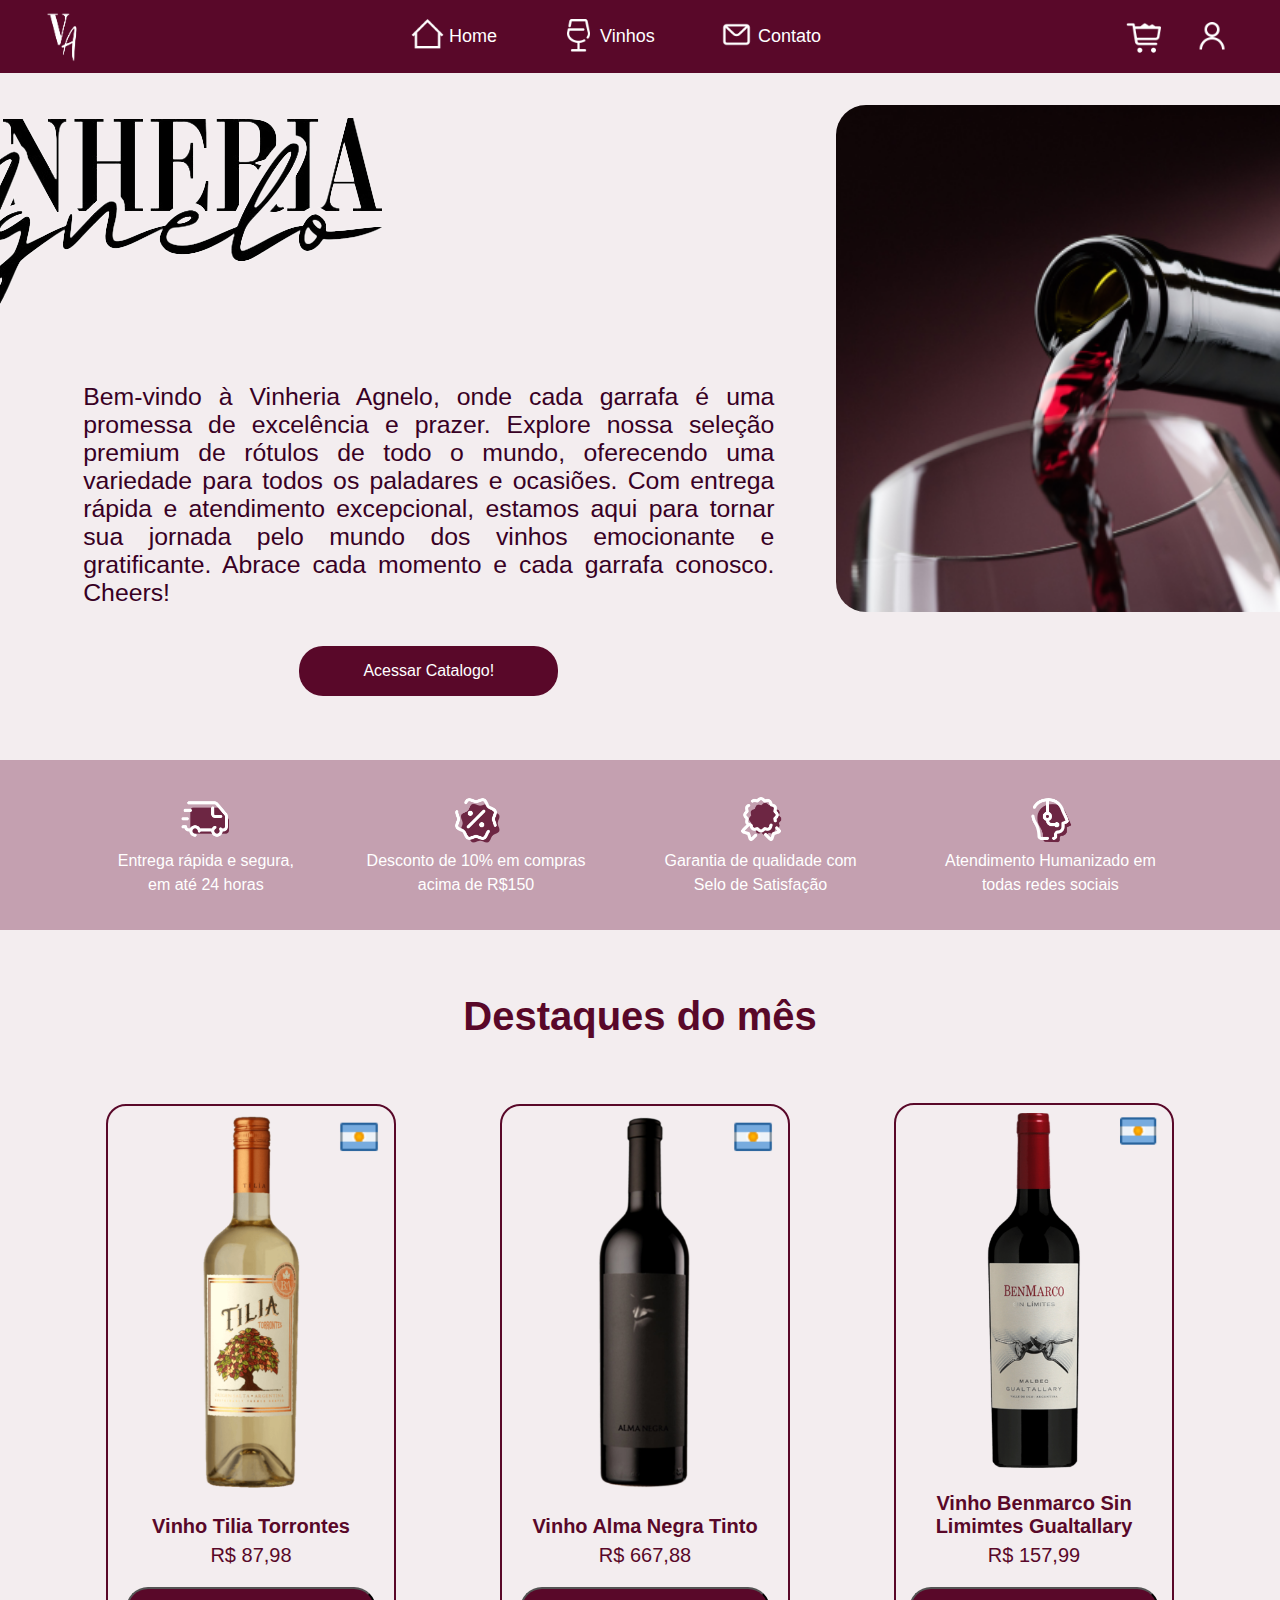
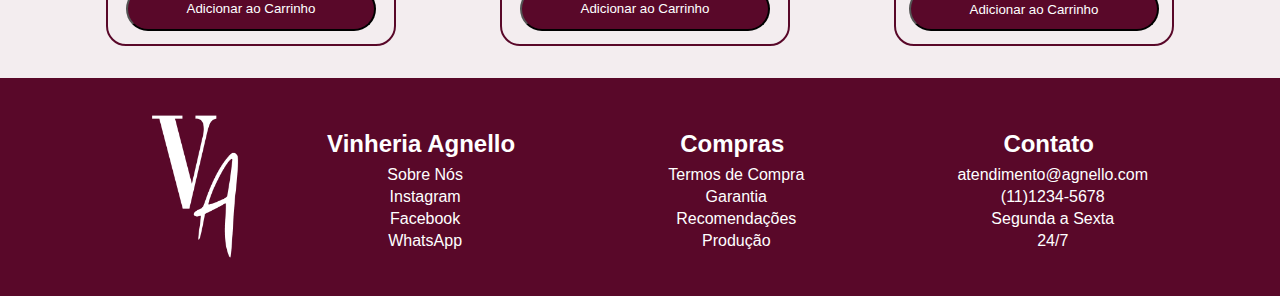
==== index.html @ ffc73057 "Criando o projeto e fazendo a main page" ====
<!DOCTYPE html>
<html lang="pt-br">
<head>
    <meta charset="UTF-8">
    <meta name="viewport" content="width=device-width, initial-scale=1.0">
    <title>Vinheria Agnelo</title>
    <link rel="shortcut icon" href="img/monograma.png">
    <link rel="stylesheet" href="styles/header.css">
    <link rel="stylesheet" href="styles/main.css">
    <link rel="stylesheet" href="styles/bottom.css">
    <link rel="stylesheet" href="styles/footer.css">
    <script src="script.js" defer></script>

</head>
<body>
    <header class="cabecalho"> 
        <a href="index.html"><img class="cabecalho_logo" src="img/monogramaBranco.png"></a>
        <nav class="cabecalho_menu">
            <ul class="cabecalho_menu_lista">

                <li class="cabecalho_menu_lista_item">
                    <a href="index.html"><img class="cabecalho_menu_lista_item_icone" src="img/icon home.png" ></a>
                    <a href="index.html">Home</a>
                </li>

                <li class="cabecalho_menu_lista_item">
                    <a href="vinhos.html"><img class="cabecalho_menu_lista_item_icone" src="img/icon taça.png"></a>
                    <a href="vinhos.html">Vinhos</a>
                </li>

                <li class="cabecalho_menu_lista_item">
                    <a href="contato.html"><img class="cabecalho_menu_lista_item_icone" src="img/icon contato.png"></a>
                    <a href="contato.html">Contato</a>
                </li>

            </ul>
        </nav>
        <div class="cabecalho_botoes">
            <img class="cabecalho_botoes_item" src="img/icon carrinho.png" alt="">
            <img class="cabecalho_botoes_item" src="img/icon usuario.png" alt="">
        </div>
    </header>

    <main class="main_home">
        <div class="main_home_E">
            <img class="main_home_logo_titulo" src="img/logo inteira.png" alt="">
            <p class="main_home_texto">Bem-vindo à Vinheria Agnelo, onde cada garrafa é uma promessa de excelência e prazer. Explore nossa seleção premium de rótulos de todo o mundo, oferecendo uma variedade para todos os paladares e ocasiões. Com entrega rápida e atendimento excepcional, estamos aqui para tornar sua jornada pelo mundo dos vinhos emocionante e gratificante. Abrace cada momento e cada garrafa conosco. Cheers!</p>
            <a class="main_home_ancora" href="vinhos.html">Acessar Catalogo!</a>
        </div>
        <div class="main_home_D">
            <img class="main_home_D_foto" src="img/foto_home.png" alt="">
        </div>
    </main>

    <bottom class="bottom">
        <div class="bottom_banner">
            <div class="bottom_banner_column">
                <img class="bottom_banner_column_icon" src="img/icon entrega.png" alt="">
                <p class="bottom_banner_column_texto">Entrega rápida e segura, em até 24 horas</p>
            </div>
                
            <div class="bottom_banner_column">
                <img class="bottom_banner_column_icon" src="img/icon desconto.png" alt="">
                <p class="bottom_banner_column_texto">Desconto de 10% em compras acima de R$150</p>
            </div>

            <div class="bottom_banner_column">
                <img class="bottom_banner_column_icon" src="img/icon garantia.png" alt="">
                <p class="bottom_banner_column_texto">Garantia de qualidade com Selo de Satisfação</p>
            </div>

            <div class="bottom_banner_column">
                <img class="bottom_banner_column_icon" src="img/icon atendimento.png" alt="">
                <p class="bottom_banner_column_texto">Atendimento Humanizado em todas redes sociais</p>
            </div>
        </div>

            <h1 class="h1_destaques">Destaques do mês</h1>
        <div class="bottom_produtos">
            <div class="produto">
                <div class="produto_imagem">
                    <img class="produto_imagem_foto" src="img/vinho tilia.png">
                </div>
                <p class="produto_nome">Vinho Tilia Torrontes</p>
                <p class="produto_preco">R$ 87,98</p>
                <button class="botao_adicionar">Adicionar ao Carrinho</button>
            </div>
        
            <div class="produto">
                <div class="produto_imagem">
                    <img class="produto_imagem_foto" src="img/vinho alma negra.png">
                </div>
                <p class="produto_nome">Vinho Alma Negra Tinto</p>
                <p class="produto_preco">R$ 667,88</p>
                <button class="botao_adicionar">Adicionar ao Carrinho</button>
            </div>
        
            <div class="produto">
                <div class="produto_imagem">
                    <img id="produto_benmarco" class="produto_imagem_foto" src="img/vinho benmarco.png">
                </div>
                <p class="produto_nome">Vinho Benmarco Sin Limimtes Gualtallary</p>
                <p class="produto_preco">R$ 157,99</p>
                <button class="botao_adicionar">Adicionar ao Carrinho</button>
            </div>
        </div>        
    </bottom>

    <footer class="rodape">
        <div class="mongrama_footer">
            <img class="monograma_rodape" src="img/monogramaBranco.png" alt="">
        </div>
        <div class="rodape_column">
            <div class="rodape_column_header">
                <h2 class="rodape_column_top">Vinheria Agnello</h2>
            </div>
            <div class="rodape_column_body">
                <a href="#" class="rodape_column_body_texto">Sobre Nós</a>
                <a href="#" class="rodape_column_body_texto">Instagram</a>
                <a href="#" class="rodape_column_body_texto">Facebook</a>
                <a href="#" class="rodape_column_body_texto">WhatsApp</a>
            </div>
        </div>
        <div class="rodape_column">
            <div class="rodape_column_header">
                <h2 class="rodape_column_top">Compras</h2>
            </div>
            <div class="rodape_column_body">
                <a class="rodape_column_body_texto">Termos de Compra</a>
                <a class="rodape_column_body_texto">Garantia</a>
                <a class="rodape_column_body_texto">Recomendações</a>
                <a class="rodape_column_body_texto">Produção</a>
            </div>
        </div>
        <div class="rodape_column">
            <div class="rodape_column_header">
                <h2 class="rodape_column_top">Contato</h2>
            </div>
            <div class="rodape_column_body">
                <a class="rodape_column_body_texto">atendimento@agnello.com</a>
                <a class="rodape_column_body_texto">(11)1234-5678</a>
                <a class="rodape_column_body_texto">Segunda a Sexta</a>
                <a class="rodape_column_body_texto">24/7</a>
            </div>
        </div>
    </footer>
    
    
</body>
</html>
---- styles/header.css ----
/* TRAZENDO A FONTE */

@font-face {
    font-family: 'Montserrat';
    src: url(font/Montserrat-VariableFont_wght.ttf);
}

/* ESTILIZANDO O HEADER */

.cabecalho{
    background-color: #590829;
    height: 35px;
    display: flex;
    padding: 1.2rem 1.2rem;
    justify-content: space-between;
    position: sticky;
    align-items: center;
}

.cabecalho a{
    text-decoration: none;
    color: white;
    font-family: 'Montserrat', sans-serif;
    padding: 0.1rem;
}

.cabecalho a:hover{
    cursor: pointer;
    color: rgba(255, 255, 255, 0.3);
    opacity: 0.85;
}

.cabecalho a:active{
    opacity: 0.6;
    cursor: pointer;
}

.cabecalho_logo{
    align-items: center;
    width: 50px;
    margin-left: 20px;
    margin-top: 5px;
}


.cabecalho_menu_lista{
    display: flex;
    align-items: center;
}

.cabecalho_menu_lista_item{
    display: flex;
    padding-right: center;
    padding: 30px;
    align-items: center;
    font-size: 18px;
}

.cabecalho_menu_lista_item_icone{
    width: 2.3rem;
}

.cabecalho_botoes{
    display: flex;
    padding: 0 1rem;
    align-items: center;
}

.cabecalho_botoes_item{
    padding: 0.8rem 0.8rem;
    width: 2.5rem;
}

.cabecalho_botoes_item:hover{
    background-color: rgba(255, 255, 255, 0.3);
    border-radius: 30px;
}

.produto_nome, .produto_preco{
    color: #590829;
}

.produto_nome {
    width: 250px; 
    word-wrap: break-word; 
}

.produto {
    display: flex; 
    flex-direction: column; 
    align-items: center; 
    text-align: center; 
    padding: 0.5rem 0.5rem;
    margin: 2rem 2rem;
    border: 1px solid;
    border-radius: 20px;
    border-color: #590829;
    border-width: 2px;
}

.produto:hover {
    cursor: pointer;
    box-shadow: 2px 2px 2px 2px rgba(89, 8, 41, 0.3);
}
---- styles/main.css ----
/* TIRANDO A BORDA */

html, body {
    margin: 0;
}

/* TRAZENDO A FONTE */

@font-face {
    font-family: 'Montserrat';
    src: url(font/Montserrat-VariableFont_wght.ttf);
}

/* ESTILIZANDO O MAIN */

main{
    background-color: #F3EDEF;
}

.main_home {
    display: flex;
    padding: 2rem 2rem;
    align-items: flex-start; /* Alterando align-items para flex-start */
}

.main_home a{
    font-family: 'Montserrat', sans-serif;
    text-decoration: none;
    color: white;
    cursor: pointer;
    padding: 1rem 4rem;
    border-radius: 24px;
    background: #590829;
    transition: all .3s;
    text-align: left;
}

.main_home_E {
    display: flex;
    flex-direction: column;
    justify-content: left;
    align-items: left;
    text-align: left;
    padding: 3rem 2rem 2rem; 
    width: 60%;
    align-items: center;
}

.main_home_texto{
    font-family: 'Montserrat', sans-serif;
    color: #380024;
    align-items: left;
    font-size: 1.55rem;
    padding: 1.2rem;
    text-align: justify;
}

.main_home_D_foto{
    border-radius: 30px;
    width: 148%;
    margin-left: 10px;
}

.main_home_logo_titulo {
    margin-left: -36rem; 
    margin-top: -50px;
}

.main_home_ancora{
    margin-top: -5px;
}   

.main_home_ancora:hover{
    cursor: pointer;
    color: rgba(255, 255, 255, 0.3);
    opacity: 0.85;
}
---- styles/bottom.css ----
/* ESTILIZANDO O BOTTOM */
*{
    font-family: 'Montserrat', sans-serif;
}

h1 {
    margin: 0;
}

.bottom_banner {
    display: flex;
    justify-content: space-around;
    align-items: center;
    background-color: #C4A0B0;
    padding-right: 80px;
    padding-left: 80px;
    height: 170px;
}

.bottom_banner_column {
    text-align: center;
}

.bottom_banner_column:hover {
    transition: all .2s;
    background-color: #F3EDEF;
    border-radius: 30px;
    cursor: pointer;
    color: #590829;
}

.bottom_banner_column:hover .bottom_banner_column_texto {
    color: #590829;
}


.bottom_banner_column_icon {
    display: block;
    margin: 5px auto;
    width: 50px;
}

.bottom_banner_column_texto {
    font-family: 'Montserrat', sans-serif;
    color: white;
    text-align: center;
    margin: 5px auto; 
    width: 80%; 
    line-height: 1.5; 
}

.bottom_produtos{
    background-color: #F3EDEF;
}

.bottom_produtos {
    background-color: #F3EDEF;
    display: flex;
    flex-direction: row;
    align-items: center;
    justify-content: center;
    text-align: center;
    gap: 40px;
}


.produto_imagem_foto{
    width: 270px;
}

.h1_destaques{
    background-color: #F3EDEF;
    color: #590829;
    font-size: 2.5rem;
    font-family: 'Montserrat', sans-serif;
    padding-top: 4rem;
    padding-bottom: 2rem;
    align-items: center;
    text-align: center;
}

.produto{
    display: flex;
    flex-direction: column;
    padding: 0.5rem 0.5rem;
    margin: 2rem 2rem;
    border: 1px solid ;
    border-radius: 20px;
    border-color: #590829;
    border-width: 2px;
}

.produto:hover{
    cursor:pointer;
    box-shadow: 2px 2px 2px 2px rgba(89, 8, 41, 0.3);
}

#produto_benmarco{
    width: 260px;
}

.produto_nome{
    font-size: 20px;
    font-weight: 700;
    margin-bottom: 6px;
}

.produto_preco{
    margin-top: 0;
    font-size: 20px;
}

.botao_adicionar {
    font-family: 'Montserrat', sans-serif;
    cursor: pointer;
    width: 250px;
    padding: 0.8rem;
    border-radius: 24px;
    background: #590829;
    color: white;
    transition: all .3s;
 
    margin-bottom: 5px;
}

.botao_adicionar:hover {
    box-shadow: 2px 2px 2px 2px rgba(89, 8, 41, 0.3);
}
---- styles/footer.css ----
/* ESTILIZANDO O RODAPE */

.rodape {
    padding: 2rem;
    background-color: #590829;
    display: flex;
    justify-content: space-between;
    color: white;
}

.rodape_column {
    display: flex;
    flex-direction: column;
    align-items: center;
}

.rodape_column_header {
    margin-bottom: 0.25rem;
}

.rodape_column_body {
    display: flex;
    flex-direction: column;
    align-items: center;

}

.rodape_column_top {
    margin-bottom: 0.25rem; 
}

.rodape_column_body_texto {
    color: white;
    text-decoration: none;
    margin-bottom: 0.25rem;     
    margin-left: 0.5rem;
}

.monograma_rodape{
    width: 150px;
    margin-left: 100px;
}

.rodape_column{
    margin-right: 100px;
}
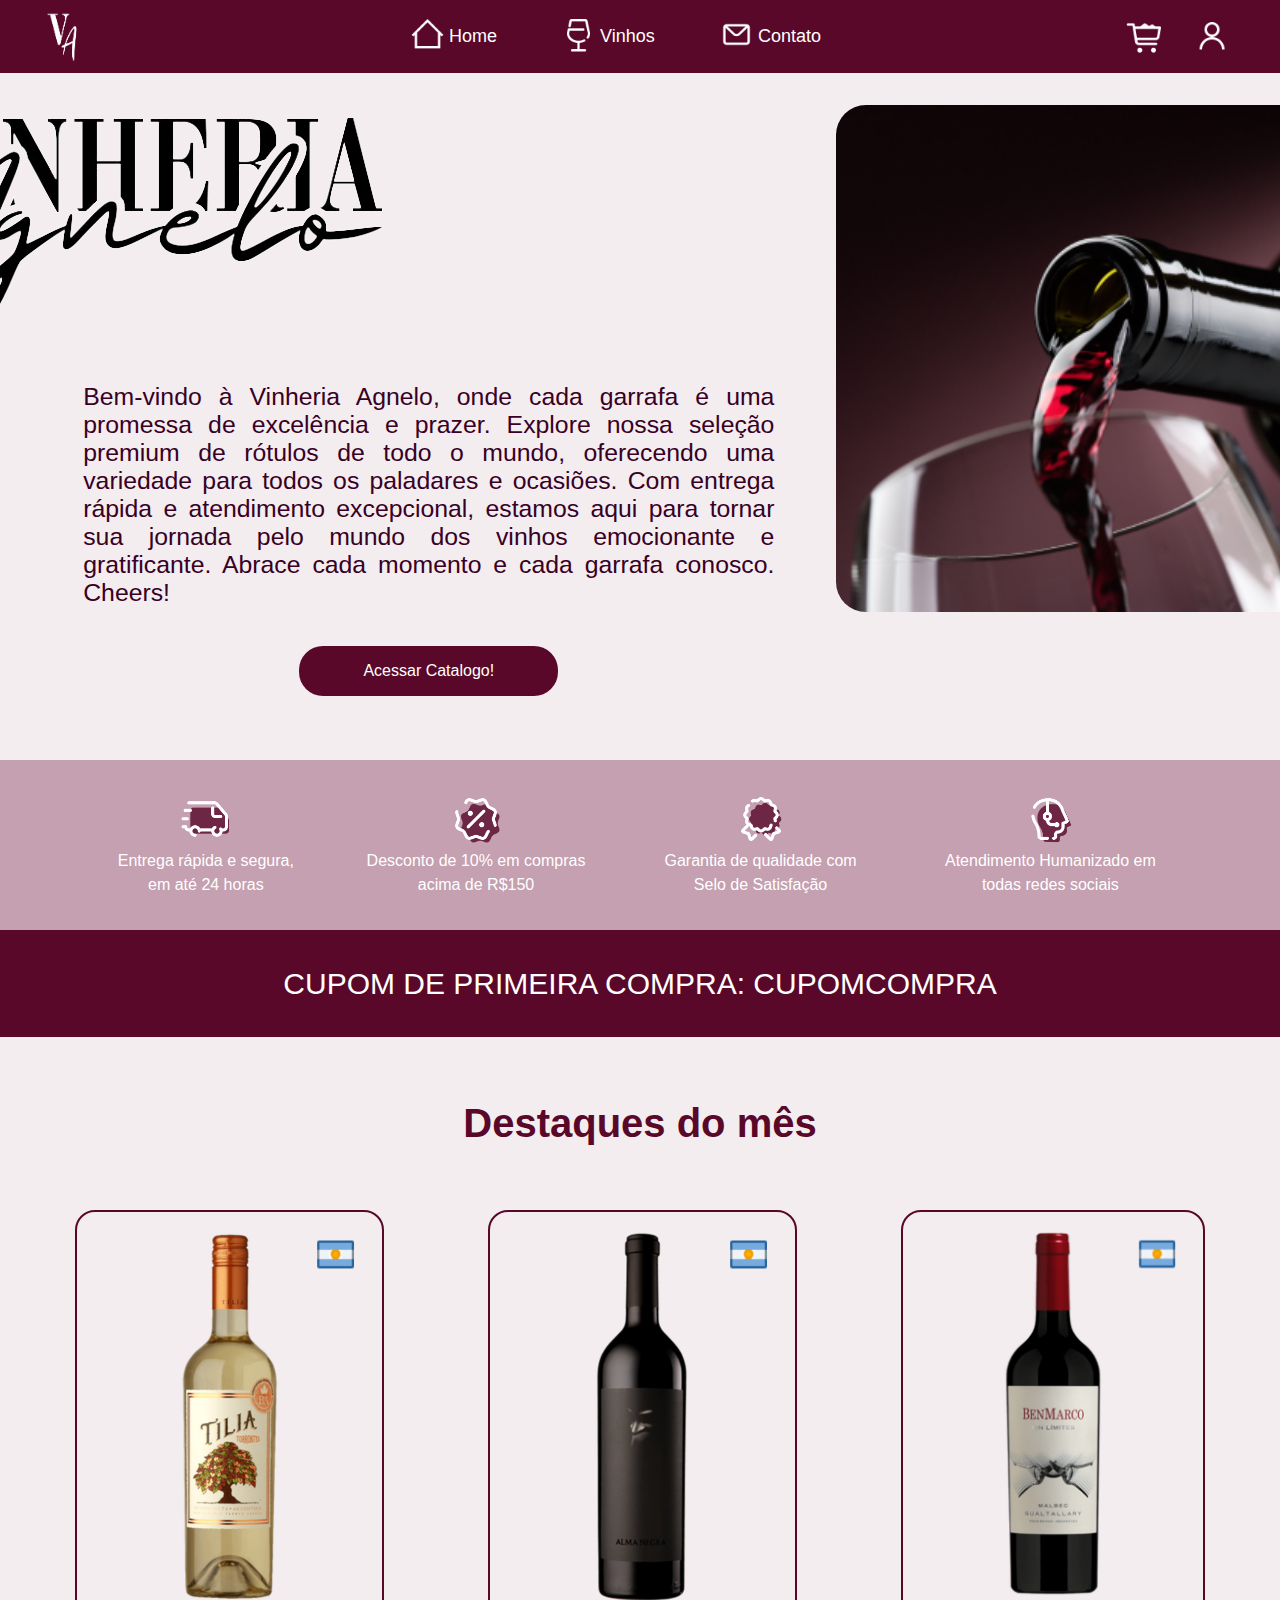
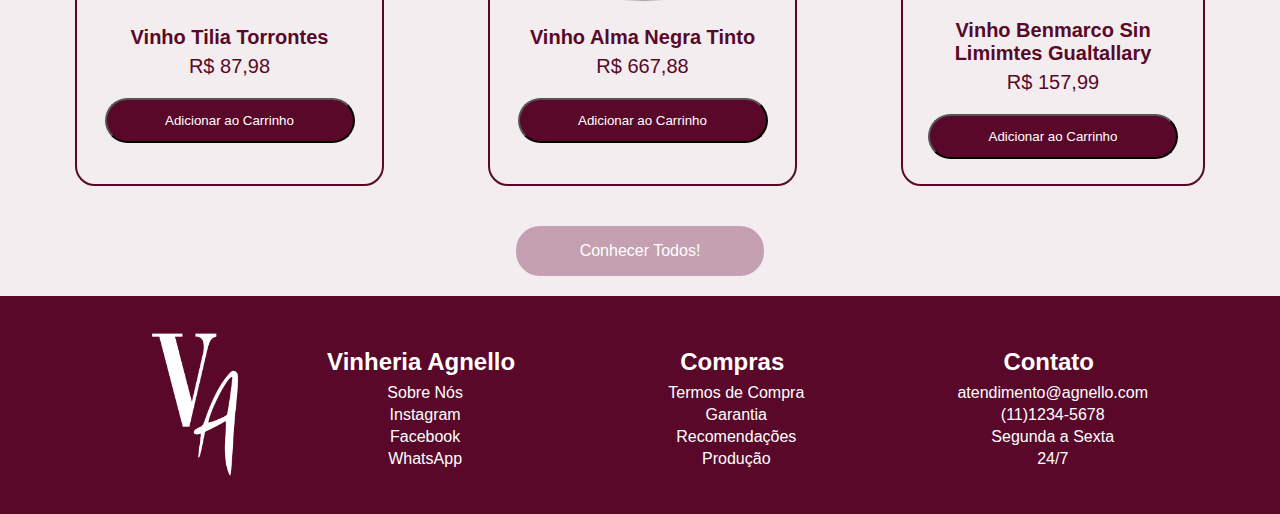
==== commit c1361c96: "Adicionando coisas a main page e começando a page vinhos." ====
--- a/index.html
+++ b/index.html
@@ -75,11 +75,15 @@
             </div>
         </div>
 
+        <div class="faixa">
+            <p class="faixa_p">CUPOM DE PRIMEIRA COMPRA: CUPOMCOMPRA</p>
+        </div>
+
             <h1 class="h1_destaques">Destaques do mês</h1>
         <div class="bottom_produtos">
             <div class="produto">
                 <div class="produto_imagem">
-                    <img class="produto_imagem_foto" src="img/vinho tilia.png">
+                    <img class="produto_imagem_foto" src="img/vinho_tilia.png">
                 </div>
                 <p class="produto_nome">Vinho Tilia Torrontes</p>
                 <p class="produto_preco">R$ 87,98</p>
@@ -88,7 +92,7 @@
         
             <div class="produto">
                 <div class="produto_imagem">
-                    <img class="produto_imagem_foto" src="img/vinho alma negra.png">
+                    <img class="produto_imagem_foto" src="img/vinho_alma_negra.png">
                 </div>
                 <p class="produto_nome">Vinho Alma Negra Tinto</p>
                 <p class="produto_preco">R$ 667,88</p>
@@ -97,12 +101,15 @@
         
             <div class="produto">
                 <div class="produto_imagem">
-                    <img id="produto_benmarco" class="produto_imagem_foto" src="img/vinho benmarco.png">
+                    <img id="produto_benmarco" class="produto_imagem_foto" src="img/vinho_benmarco.png">
                 </div>
                 <p class="produto_nome">Vinho Benmarco Sin Limimtes Gualtallary</p>
                 <p class="produto_preco">R$ 157,99</p>
                 <button class="botao_adicionar">Adicionar ao Carrinho</button>
             </div>
+        </div>      
+        <div class="main_button_ancora">
+            <a href="vinhos.html">Conhecer Todos!</a>
         </div>        
     </bottom>
 
@@ -144,7 +151,5 @@
             </div>
         </div>
     </footer>
-    
-    
 </body>
 </html>--- a/styles/main.css
+++ b/styles/main.css
@@ -9,6 +9,10 @@
 @font-face {
     font-family: 'Montserrat';
     src: url(font/Montserrat-VariableFont_wght.ttf);
+}
+
+*{
+    font-family: 'Montserrat', sans-serif;
 }
 
 /* ESTILIZANDO O MAIN */
@@ -76,3 +80,37 @@
     opacity: 0.85;
 }
 
+.faixa {
+    background-color: #590829;
+    width: 100%;
+    height: 107px;
+    color: white;
+    display: flex;
+    justify-content: center;
+    align-items: center;
+}
+
+.faixa_p {
+    font-family: 'Montserrat', sans-serif;
+    font-size: 30px;
+    text-align: center;
+}
+
+.main_button_ancora {
+    background-color: #F3EDEF;
+    display: flex;
+    justify-content: center;
+    align-items: center;
+}
+
+.main_button_ancora a {
+    font-family: 'Montserrat', sans-serif;
+    text-decoration: none;
+    color: white;
+    cursor: pointer;
+    padding: 1rem 4rem;
+    border-radius: 24px;
+    background: #C4A0B0;
+    transition: all .3s;
+    margin-bottom: 20px;
+}
--- a/styles/bottom.css
+++ b/styles/bottom.css
@@ -49,23 +49,19 @@
     line-height: 1.5; 
 }
 
-.bottom_produtos{
-    background-color: #F3EDEF;
-}
 
 .bottom_produtos {
     background-color: #F3EDEF;
     display: flex;
-    flex-direction: row;
-    align-items: center;
     justify-content: center;
-    text-align: center;
+    flex-wrap: wrap;
     gap: 40px;
 }
 
 
 .produto_imagem_foto{
-    width: 270px;
+    width: 100%;
+    height: auto;
 }
 
 .h1_destaques{
@@ -79,16 +75,18 @@
     text-align: center;
 }
 
-.produto{
+.produto {
+    max-width: 300px; /* Defina a largura máxima desejada */
     display: flex;
     flex-direction: column;
-    padding: 0.5rem 0.5rem;
-    margin: 2rem 2rem;
-    border: 1px solid ;
+    align-items: center;
+    text-align: center;
+    padding: 20px; /* Ajuste conforme necessário */
+    margin-bottom: 40px; /* Adicione uma margem inferior para separar os produtos */
+    border: 2px solid #590829; /* Mude para a cor desejada */
     border-radius: 20px;
-    border-color: #590829;
-    border-width: 2px;
 }
+
 
 .produto:hover{
     cursor:pointer;
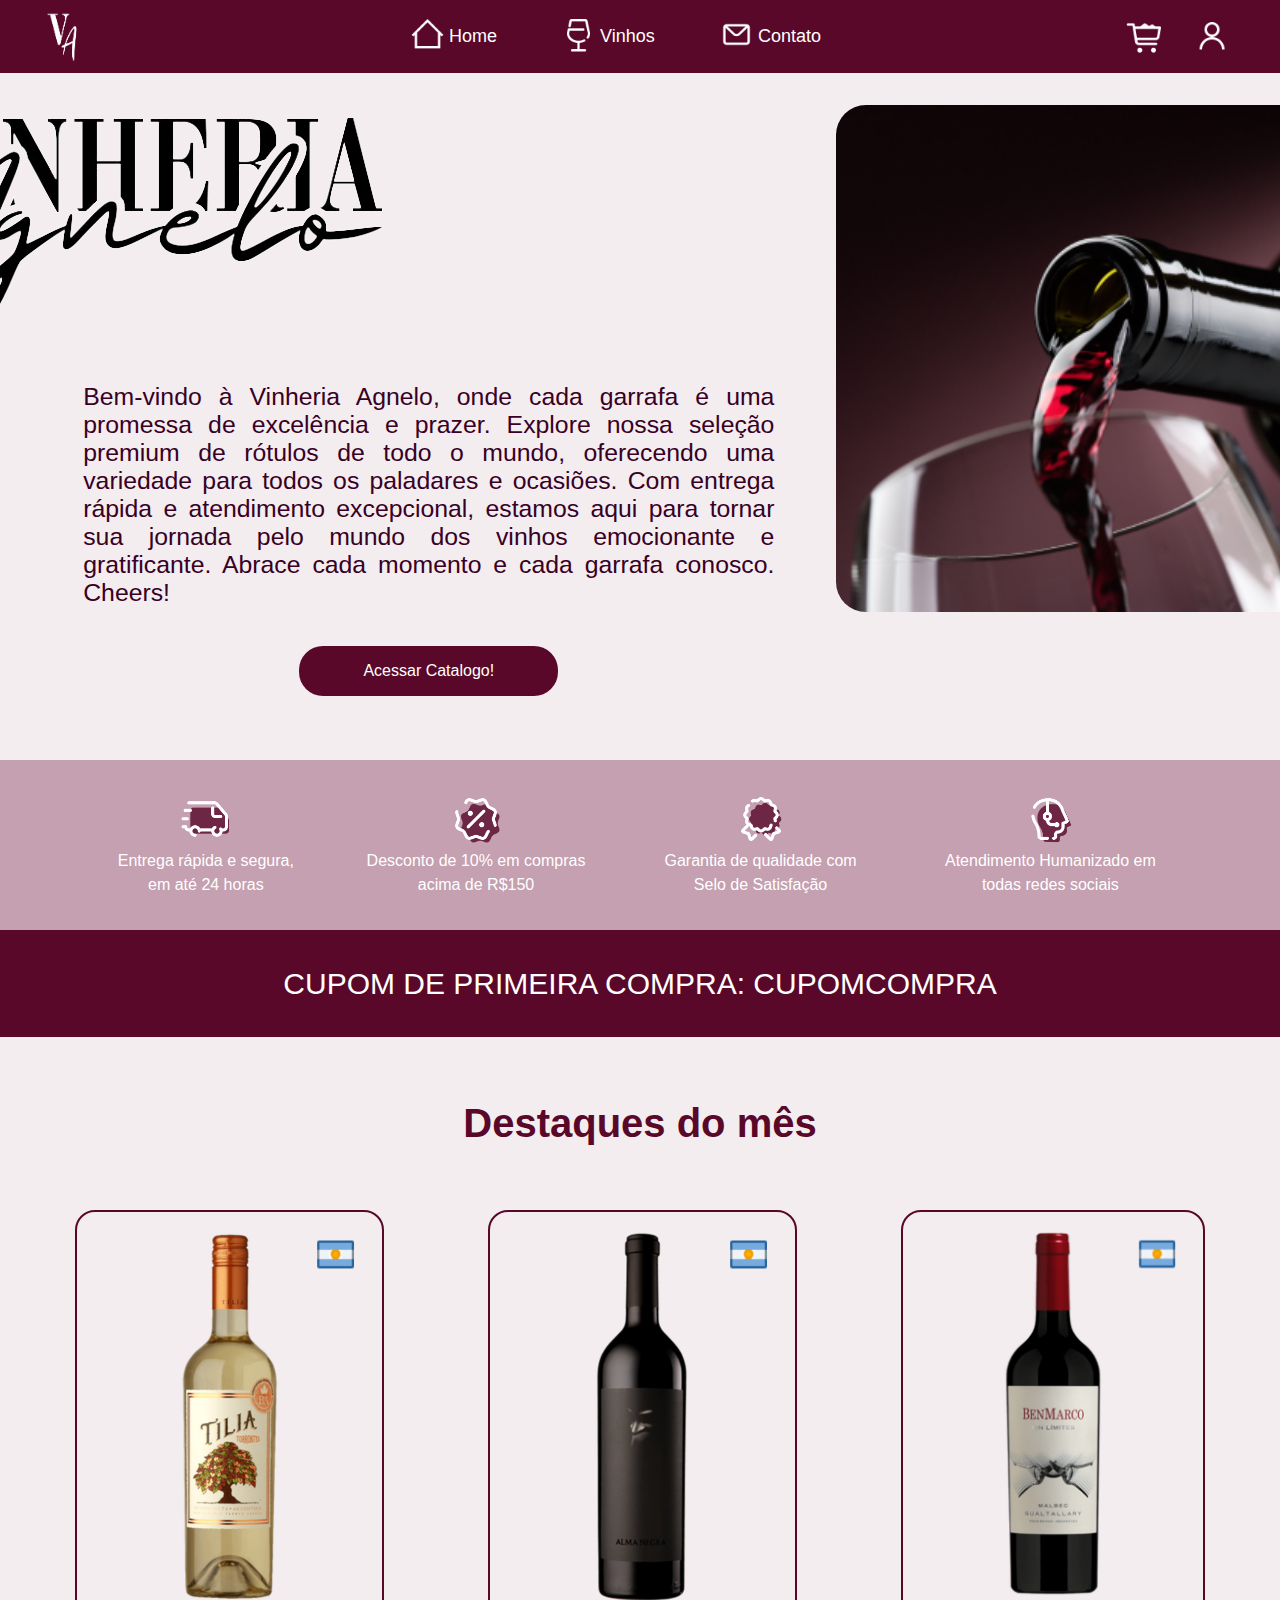
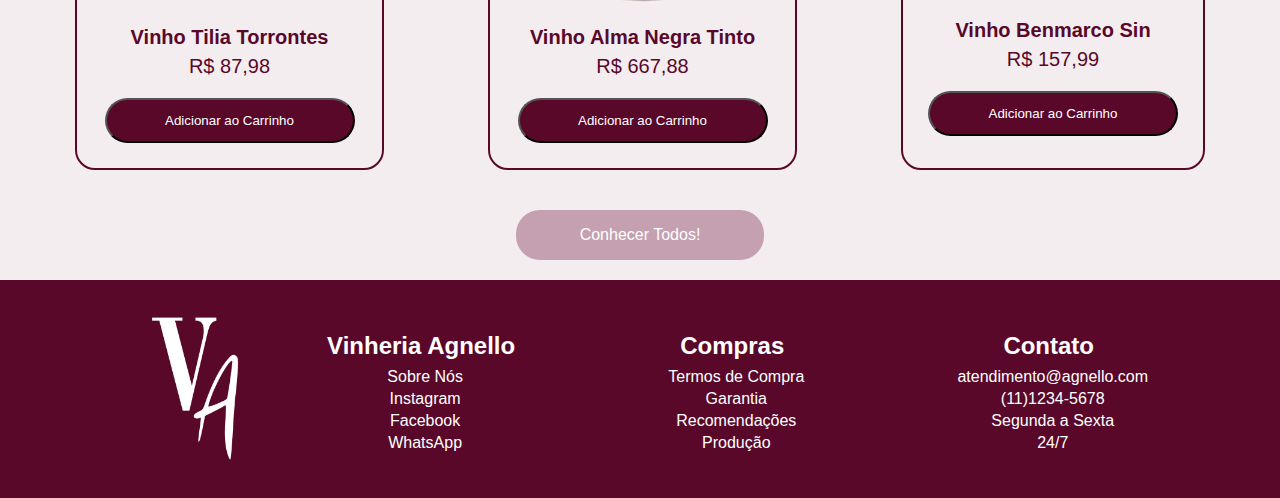
==== commit 3327af1f: "Arrumando os vinhos no vinhos.html" ====
--- a/index.html
+++ b/index.html
@@ -103,7 +103,7 @@
                 <div class="produto_imagem">
                     <img id="produto_benmarco" class="produto_imagem_foto" src="img/vinho_benmarco.png">
                 </div>
-                <p class="produto_nome">Vinho Benmarco Sin Limimtes Gualtallary</p>
+                <p class="produto_nome">Vinho Benmarco Sin  </p>
                 <p class="produto_preco">R$ 157,99</p>
                 <button class="botao_adicionar">Adicionar ao Carrinho</button>
             </div>
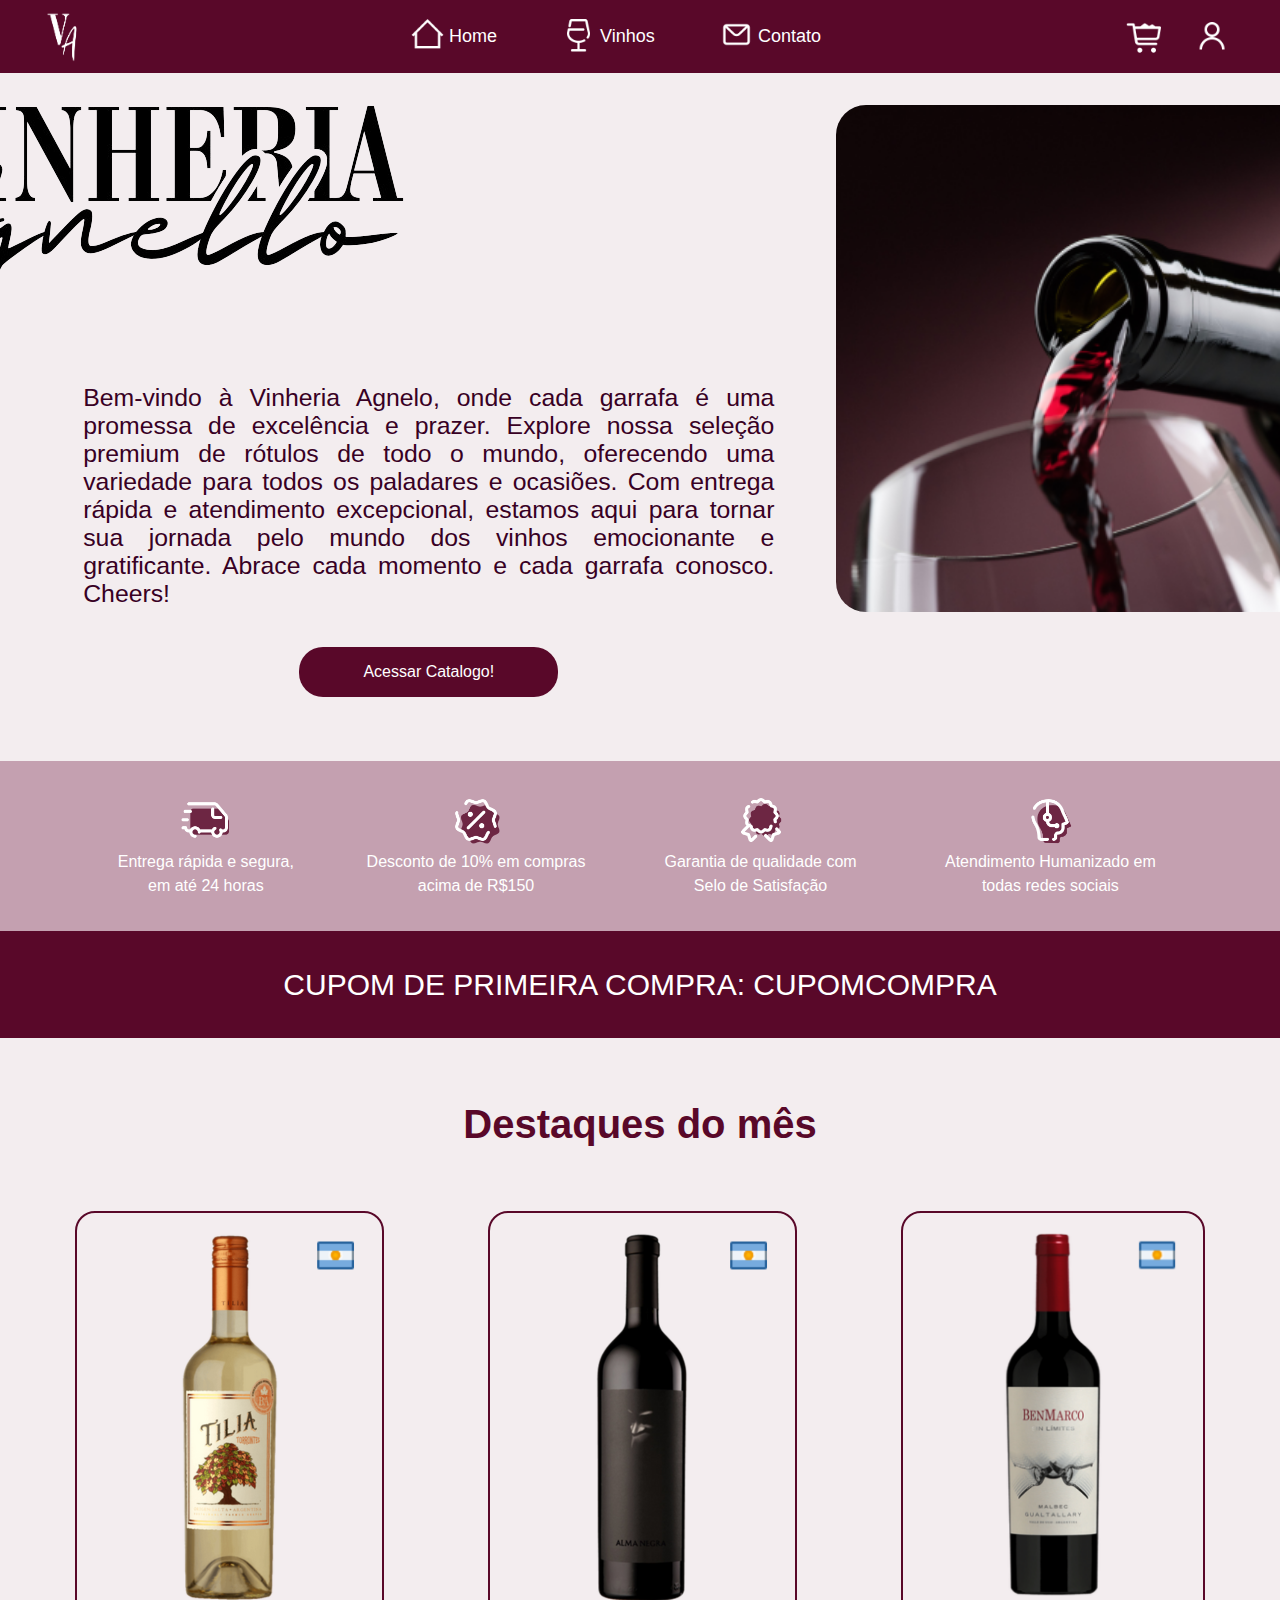
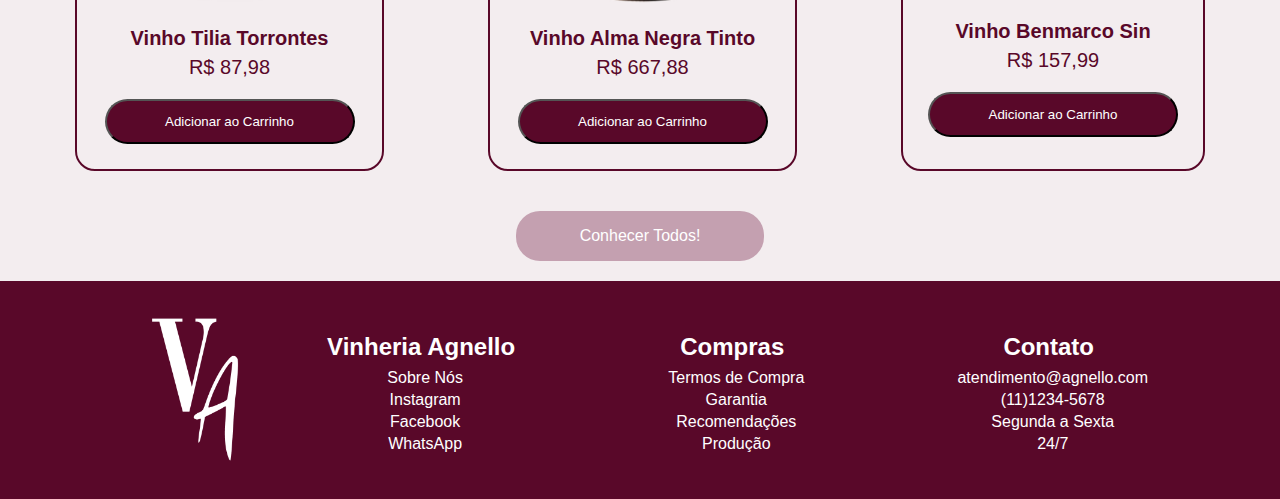
==== commit 5a74d556: "Arrumando pastas src assets, arrumando o index.html vinhos.html contato.html e mudando a scroll-bar" ====
--- a/index.html
+++ b/index.html
@@ -4,7 +4,7 @@
     <meta charset="UTF-8">
     <meta name="viewport" content="width=device-width, initial-scale=1.0">
     <title>Vinheria Agnelo</title>
-    <link rel="shortcut icon" href="img/monograma.png">
+    <link rel="shortcut icon" href="src/assets/img/monograma.png">
     <link rel="stylesheet" href="styles/header.css">
     <link rel="stylesheet" href="styles/main.css">
     <link rel="stylesheet" href="styles/bottom.css">
@@ -14,63 +14,63 @@
 </head>
 <body>
     <header class="cabecalho"> 
-        <a href="index.html"><img class="cabecalho_logo" src="img/monogramaBranco.png"></a>
+        <a href="index.html"><img class="cabecalho_logo" src="src/assets/img/monogramaBranco.png"></a>
         <nav class="cabecalho_menu">
             <ul class="cabecalho_menu_lista">
 
                 <li class="cabecalho_menu_lista_item">
-                    <a href="index.html"><img class="cabecalho_menu_lista_item_icone" src="img/icon home.png" ></a>
+                    <a href="index.html"><img class="cabecalho_menu_lista_item_icone" src="src/assets/img/icon home.png" ></a>
                     <a href="index.html">Home</a>
                 </li>
 
                 <li class="cabecalho_menu_lista_item">
-                    <a href="vinhos.html"><img class="cabecalho_menu_lista_item_icone" src="img/icon taça.png"></a>
+                    <a href="vinhos.html"><img class="cabecalho_menu_lista_item_icone" src="src/assets/img/icon taça.png"></a>
                     <a href="vinhos.html">Vinhos</a>
                 </li>
 
                 <li class="cabecalho_menu_lista_item">
-                    <a href="contato.html"><img class="cabecalho_menu_lista_item_icone" src="img/icon contato.png"></a>
+                    <a href="contato.html"><img class="cabecalho_menu_lista_item_icone" src="src/assets/img/icon contato.png"></a>
                     <a href="contato.html">Contato</a>
                 </li>
 
             </ul>
         </nav>
         <div class="cabecalho_botoes">
-            <img class="cabecalho_botoes_item" src="img/icon carrinho.png" alt="">
-            <img class="cabecalho_botoes_item" src="img/icon usuario.png" alt="">
+            <img class="cabecalho_botoes_item" src="src/assets/img/icon carrinho.png" alt="">
+            <img class="cabecalho_botoes_item" src="src/assets/img/icon usuario.png" alt="">
         </div>
     </header>
 
     <main class="main_home">
         <div class="main_home_E">
-            <img class="main_home_logo_titulo" src="img/logo inteira.png" alt="">
+            <img class="main_home_logo_titulo" src="src/assets/img/logo inteira.png" alt="">
             <p class="main_home_texto">Bem-vindo à Vinheria Agnelo, onde cada garrafa é uma promessa de excelência e prazer. Explore nossa seleção premium de rótulos de todo o mundo, oferecendo uma variedade para todos os paladares e ocasiões. Com entrega rápida e atendimento excepcional, estamos aqui para tornar sua jornada pelo mundo dos vinhos emocionante e gratificante. Abrace cada momento e cada garrafa conosco. Cheers!</p>
             <a class="main_home_ancora" href="vinhos.html">Acessar Catalogo!</a>
         </div>
         <div class="main_home_D">
-            <img class="main_home_D_foto" src="img/foto_home.png" alt="">
+            <img class="main_home_D_foto" src="src/assets/img/foto_home.png" alt="">
         </div>
     </main>
 
     <bottom class="bottom">
         <div class="bottom_banner">
             <div class="bottom_banner_column">
-                <img class="bottom_banner_column_icon" src="img/icon entrega.png" alt="">
+                <img class="bottom_banner_column_icon" src="src/assets/img/icon entrega.png" alt="">
                 <p class="bottom_banner_column_texto">Entrega rápida e segura, em até 24 horas</p>
             </div>
                 
             <div class="bottom_banner_column">
-                <img class="bottom_banner_column_icon" src="img/icon desconto.png" alt="">
+                <img class="bottom_banner_column_icon" src="src/assets/img/icon desconto.png" alt="">
                 <p class="bottom_banner_column_texto">Desconto de 10% em compras acima de R$150</p>
             </div>
 
             <div class="bottom_banner_column">
-                <img class="bottom_banner_column_icon" src="img/icon garantia.png" alt="">
+                <img class="bottom_banner_column_icon" src="src/assets/img/icon garantia.png" alt="">
                 <p class="bottom_banner_column_texto">Garantia de qualidade com Selo de Satisfação</p>
             </div>
 
             <div class="bottom_banner_column">
-                <img class="bottom_banner_column_icon" src="img/icon atendimento.png" alt="">
+                <img class="bottom_banner_column_icon" src="src/assets/img/icon atendimento.png" alt="">
                 <p class="bottom_banner_column_texto">Atendimento Humanizado em todas redes sociais</p>
             </div>
         </div>
@@ -83,7 +83,7 @@
         <div class="bottom_produtos">
             <div class="produto">
                 <div class="produto_imagem">
-                    <img class="produto_imagem_foto" src="img/vinho_tilia.png">
+                    <img class="produto_imagem_foto" src="src/assets/img/vinho_tilia.png">
                 </div>
                 <p class="produto_nome">Vinho Tilia Torrontes</p>
                 <p class="produto_preco">R$ 87,98</p>
@@ -92,7 +92,7 @@
         
             <div class="produto">
                 <div class="produto_imagem">
-                    <img class="produto_imagem_foto" src="img/vinho_alma_negra.png">
+                    <img class="produto_imagem_foto" src="src/assets/img/vinho_alma_negra.png">
                 </div>
                 <p class="produto_nome">Vinho Alma Negra Tinto</p>
                 <p class="produto_preco">R$ 667,88</p>
@@ -101,7 +101,7 @@
         
             <div class="produto">
                 <div class="produto_imagem">
-                    <img id="produto_benmarco" class="produto_imagem_foto" src="img/vinho_benmarco.png">
+                    <img id="produto_benmarco" class="produto_imagem_foto" src="src/assets/img/vinho_benmarco.png">
                 </div>
                 <p class="produto_nome">Vinho Benmarco Sin  </p>
                 <p class="produto_preco">R$ 157,99</p>
@@ -115,7 +115,7 @@
 
     <footer class="rodape">
         <div class="mongrama_footer">
-            <img class="monograma_rodape" src="img/monogramaBranco.png" alt="">
+            <img class="monograma_rodape" src="src/assets/img/monogramaBranco.png" alt="">
         </div>
         <div class="rodape_column">
             <div class="rodape_column_header">
--- a/styles/main.css
+++ b/styles/main.css
@@ -66,8 +66,9 @@
 }
 
 .main_home_logo_titulo {
-    margin-left: -36rem; 
-    margin-top: -50px;
+    margin-left: -34rem; 
+    margin-top: -185px;
+    margin-bottom: -128px;
 }
 
 .main_home_ancora{
@@ -114,3 +115,20 @@
     transition: all .3s;
     margin-bottom: 20px;
 }
+
+::-webkit-scrollbar {
+    width: 12px; 
+    height: 3px;
+}
+
+
+::-webkit-scrollbar-track {
+    background-color: #F3EDEF; 
+}
+
+
+::-webkit-scrollbar-thumb {
+    background-color: #590829;
+    border-radius: 10px; 
+}
+
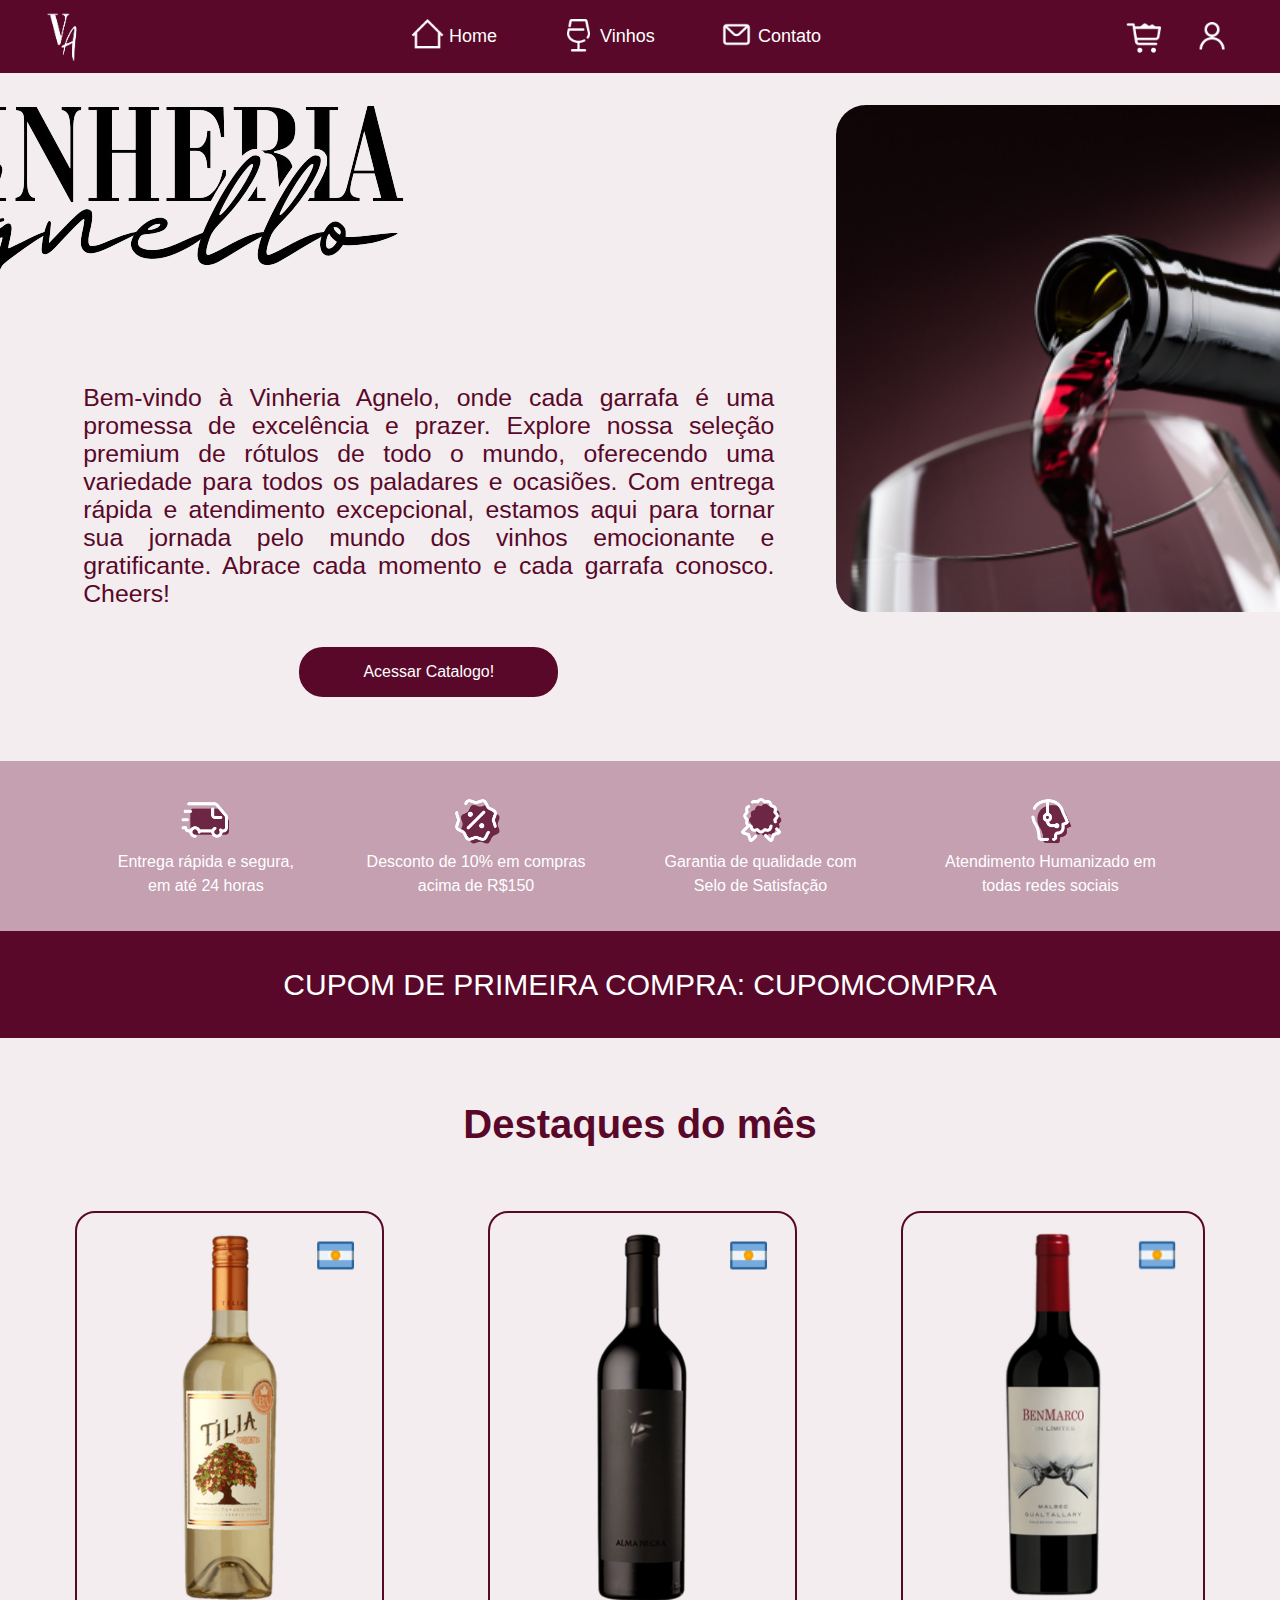
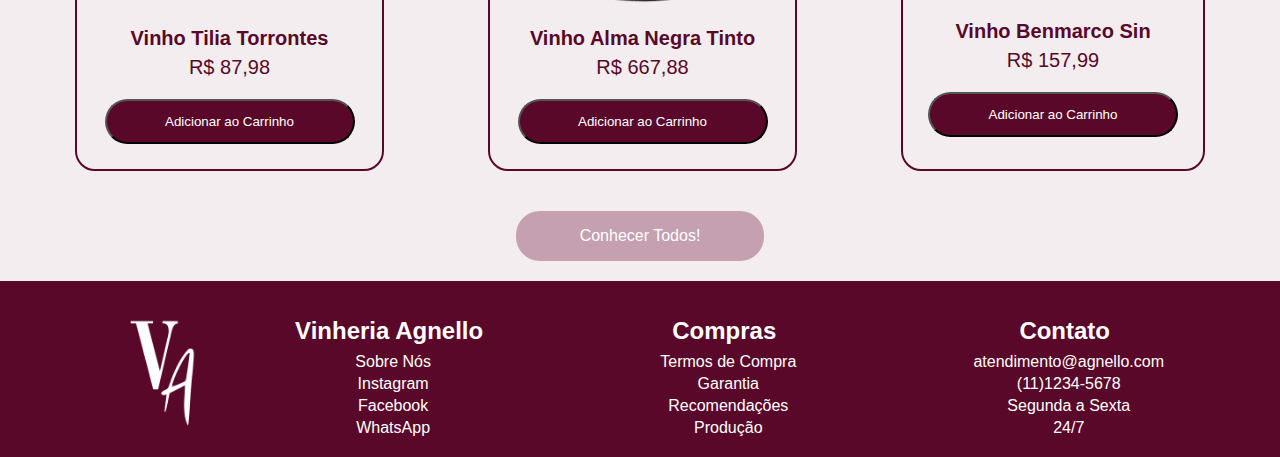
==== commit 7ab97105: "Finalizando a pagina vinhos.html e fazendo variavel das cores" ====
--- a/index.html
+++ b/index.html
@@ -9,7 +9,7 @@
     <link rel="stylesheet" href="styles/main.css">
     <link rel="stylesheet" href="styles/bottom.css">
     <link rel="stylesheet" href="styles/footer.css">
-    <script src="script.js" defer></script>
+    <script src="script.js"></script>
 
 </head>
 <body>
--- a/styles/header.css
+++ b/styles/header.css
@@ -1,3 +1,5 @@
+@import url('styles.css');
+
 /* TRAZENDO A FONTE */
 
 @font-face {
@@ -8,7 +10,7 @@
 /* ESTILIZANDO O HEADER */
 
 .cabecalho{
-    background-color: #590829;
+    background-color: var(--cor-vinho-escuro);
     height: 35px;
     display: flex;
     padding: 1.2rem 1.2rem;
@@ -19,7 +21,7 @@
 
 .cabecalho a{
     text-decoration: none;
-    color: white;
+    color: var(--cor-branca);
     font-family: 'Montserrat', sans-serif;
     padding: 0.1rem;
 }
@@ -77,7 +79,7 @@
 }
 
 .produto_nome, .produto_preco{
-    color: #590829;
+    color: var(--cor-vinho-escuro);
 }
 
 .produto_nome {
@@ -94,7 +96,7 @@
     margin: 2rem 2rem;
     border: 1px solid;
     border-radius: 20px;
-    border-color: #590829;
+    border-color: var(--cor-vinho-escuro);
     border-width: 2px;
 }
 
--- a/styles/main.css
+++ b/styles/main.css
@@ -1,3 +1,5 @@
+@import url('styles.css');
+
 /* TIRANDO A BORDA */
 
 html, body {
@@ -18,7 +20,7 @@
 /* ESTILIZANDO O MAIN */
 
 main{
-    background-color: #F3EDEF;
+    background-color: var(--cor-rosa-muito-claro);
 }
 
 .main_home {
@@ -30,11 +32,11 @@
 .main_home a{
     font-family: 'Montserrat', sans-serif;
     text-decoration: none;
-    color: white;
+    color: var(--cor-branca);
     cursor: pointer;
     padding: 1rem 4rem;
     border-radius: 24px;
-    background: #590829;
+    background: var(--cor-vinho-escuro);
     transition: all .3s;
     text-align: left;
 }
@@ -52,7 +54,7 @@
 
 .main_home_texto{
     font-family: 'Montserrat', sans-serif;
-    color: #380024;
+    color: var(--cor-vinho-escuro);
     align-items: left;
     font-size: 1.55rem;
     padding: 1.2rem;
@@ -82,10 +84,10 @@
 }
 
 .faixa {
-    background-color: #590829;
+    background-color: var(--cor-vinho-escuro);
     width: 100%;
     height: 107px;
-    color: white;
+    color: var(--cor-branca);
     display: flex;
     justify-content: center;
     align-items: center;
@@ -98,7 +100,7 @@
 }
 
 .main_button_ancora {
-    background-color: #F3EDEF;
+    background-color: var(--cor-rosa-muito-claro);
     display: flex;
     justify-content: center;
     align-items: center;
@@ -107,11 +109,11 @@
 .main_button_ancora a {
     font-family: 'Montserrat', sans-serif;
     text-decoration: none;
-    color: white;
+    color: var(--cor-branca);
     cursor: pointer;
     padding: 1rem 4rem;
     border-radius: 24px;
-    background: #C4A0B0;
+    background: var(--cor-rosa-claro);
     transition: all .3s;
     margin-bottom: 20px;
 }
@@ -123,12 +125,43 @@
 
 
 ::-webkit-scrollbar-track {
-    background-color: #F3EDEF; 
+    background-color: var(--cor-rosa-muito-claro); 
 }
 
 
 ::-webkit-scrollbar-thumb {
-    background-color: #590829;
+    background-color: var(--cor-vinho-escuro);
     border-radius: 10px; 
 }
 
+.top-main {
+    margin: 0;
+    background-color: var(--cor-rosa-muito-claro);
+}
+
+.img-top {
+    background-color: var(--cor-rosa-muito-claro);
+    margin-bottom: 0;
+}
+
+.titulo-top {
+    background-color: var(--cor-rosa-muito-claro);
+    margin-bottom: 0; 
+}
+
+
+.titulo-h3 {
+    font-family: 'Montserrat', sans-serif;
+    display: flex;
+    justify-content: center;
+    background: var(--cor-rosa-muito-claro);
+    font-size: 30px;
+    word-wrap: break-word; 
+    color: var(--cor-vinho-escuro);
+    margin-bottom: 0; 
+    padding-bottom: 30px;
+    padding-top: 30px;
+    font-weight: bold;
+}
+
+
--- a/styles/bottom.css
+++ b/styles/bottom.css
@@ -1,3 +1,5 @@
+@import url('styles.css');
+
 /* ESTILIZANDO O BOTTOM */
 *{
     font-family: 'Montserrat', sans-serif;
@@ -11,7 +13,7 @@
     display: flex;
     justify-content: space-around;
     align-items: center;
-    background-color: #C4A0B0;
+    background-color: var(--cor-rosa-claro);
     padding-right: 80px;
     padding-left: 80px;
     height: 170px;
@@ -23,14 +25,14 @@
 
 .bottom_banner_column:hover {
     transition: all .2s;
-    background-color: #F3EDEF;
+    background-color: var(--cor-rosa-muito-claro);
     border-radius: 30px;
     cursor: pointer;
-    color: #590829;
+    color: var(--cor-vinho-escuro);
 }
 
 .bottom_banner_column:hover .bottom_banner_column_texto {
-    color: #590829;
+    color: var(--cor-vinho-escuro);
 }
 
 
@@ -42,7 +44,7 @@
 
 .bottom_banner_column_texto {
     font-family: 'Montserrat', sans-serif;
-    color: white;
+    color: var(--cor-branca);
     text-align: center;
     margin: 5px auto; 
     width: 80%; 
@@ -51,7 +53,7 @@
 
 
 .bottom_produtos {
-    background-color: #F3EDEF;
+    background-color: var(--cor-rosa-muito-claro);
     display: flex;
     justify-content: center;
     flex-wrap: wrap;
@@ -65,8 +67,8 @@
 }
 
 .h1_destaques{
-    background-color: #F3EDEF;
-    color: #590829;
+    background-color: var(--cor-rosa-muito-claro);
+    color: var(--cor-vinho-escuro);
     font-size: 2.5rem;
     font-family: 'Montserrat', sans-serif;
     padding-top: 4rem;
@@ -76,14 +78,14 @@
 }
 
 .produto {
-    max-width: 300px; /* Defina a largura máxima desejada */
+    max-width: 300px;
     display: flex;
     flex-direction: column;
     align-items: center;
     text-align: center;
-    padding: 20px; /* Ajuste conforme necessário */
-    margin-bottom: 40px; /* Adicione uma margem inferior para separar os produtos */
-    border: 2px solid #590829; /* Mude para a cor desejada */
+    padding: 20px;
+    margin-bottom: 40px; 
+    border: 2px solid var(--cor-vinho-escuro); 
     border-radius: 20px;
 }
 
@@ -114,8 +116,8 @@
     width: 250px;
     padding: 0.8rem;
     border-radius: 24px;
-    background: #590829;
-    color: white;
+    background: var(--cor-vinho-escuro);
+    color: var(--cor-branca);
     transition: all .3s;
  
     margin-bottom: 5px;
--- a/styles/footer.css
+++ b/styles/footer.css
@@ -1,11 +1,13 @@
+@import url('styles.css');
+
 /* ESTILIZANDO O RODAPE */
 
 .rodape {
-    padding: 2rem;
-    background-color: #590829;
+    padding: 1rem;
+    background-color: var(--cor-vinho-escuro);
     display: flex;
     justify-content: space-between;
-    color: white;
+    color: var(--cor-branca);
 }
 
 .rodape_column {
@@ -30,15 +32,17 @@
 }
 
 .rodape_column_body_texto {
-    color: white;
+    color: var(--cor-branca);
     text-decoration: none;
     margin-bottom: 0.25rem;     
     margin-left: 0.5rem;
 }
 
 .monograma_rodape{
-    width: 150px;
+    width: 110px;
     margin-left: 100px;
+    margin-top: 20px;
+    margin-bottom: -3;
 }
 
 .rodape_column{
